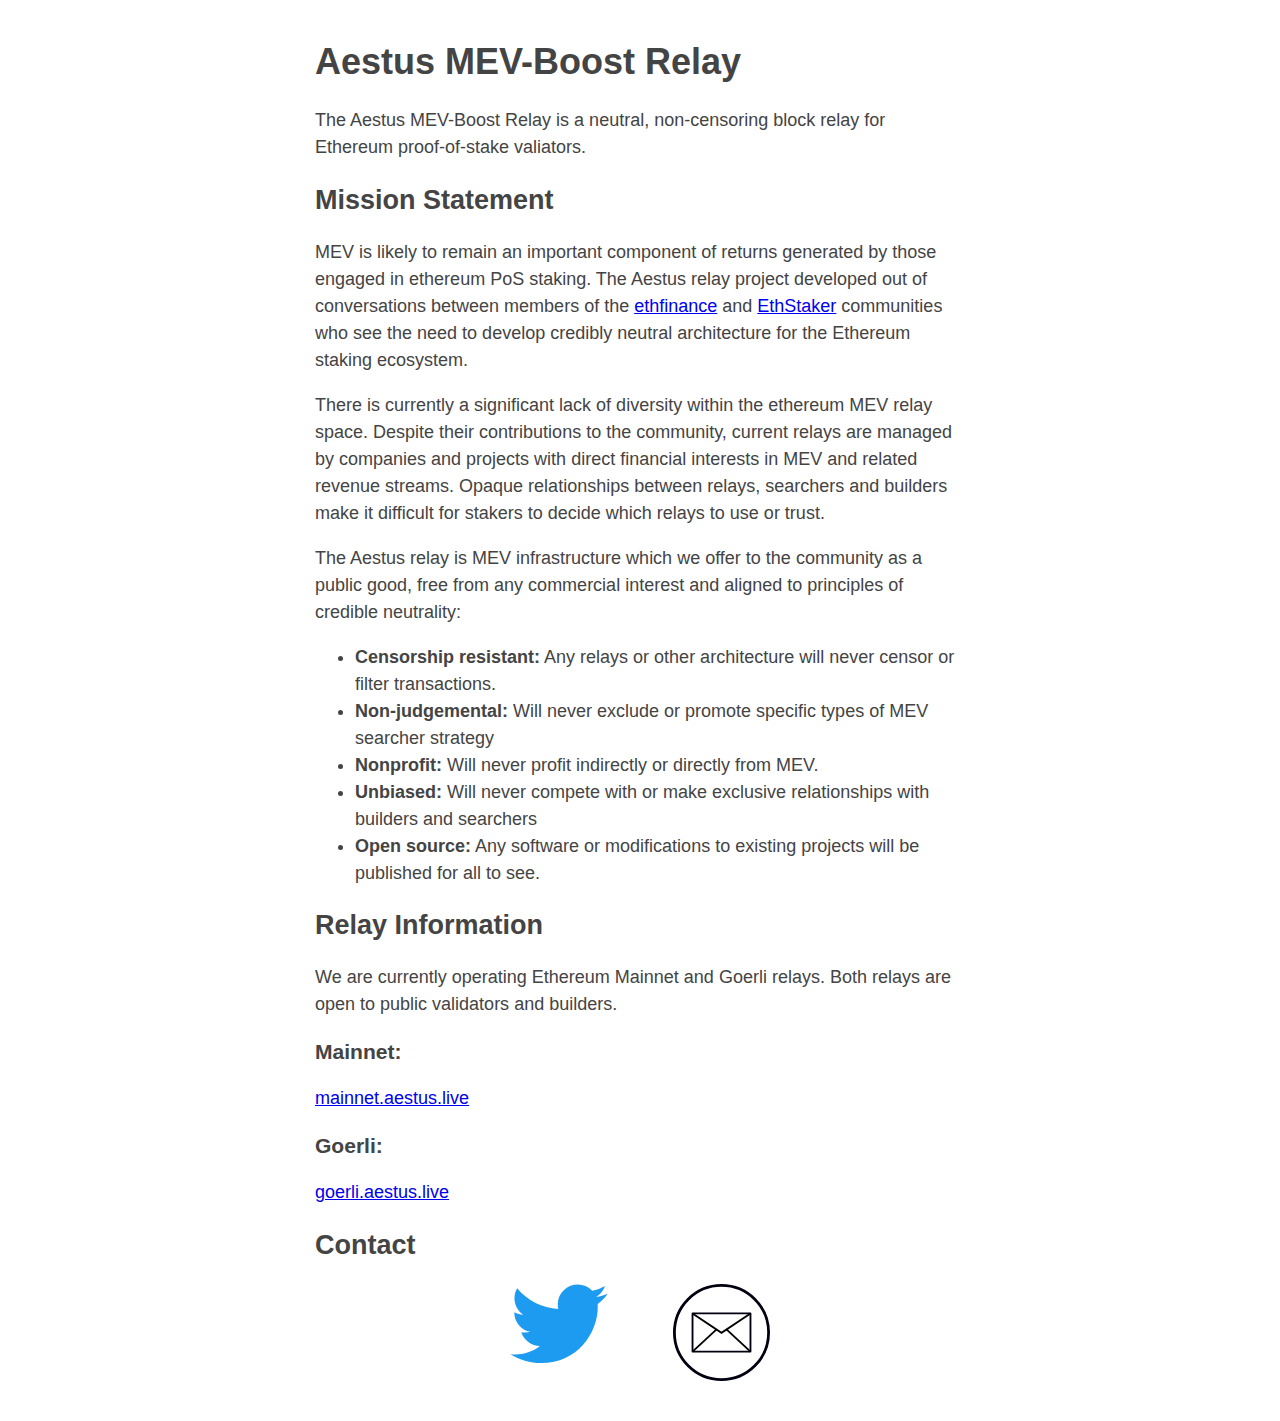
==== homepage/static-html/index.html @ 12c66150 "Added a very basic homepage to be accessed under www and @" ====
<!DOCTYPE html>
<html lang="en">
  <head>
    <meta charset="utf-8">
    <title>Aestus MEV-Boost Relay</title>
    <meta name="viewport" content="width=device-width, initial-scale=1">
    <meta name="description" content="The Aestus MEV-Boost Relay is a netural, non-censoring block relay">
    <link rel="stylesheet" href="style.css">
    <link rel="icon" href="https://writings.flashbots.net/img/favicon.ico">
  </head>
  <body>
    <h1>Aestus MEV-Boost Relay</h1>

    <p>The Aestus MEV-Boost Relay is a neutral, non-censoring block relay for Ethereum proof-of-stake valiators.</p>

    <h2>Mission Statement</h2>

    <p>MEV is likely to remain an important component of returns generated by those engaged in ethereum PoS staking. The Aestus relay project developed out of conversations between members of the <a href="https://www.reddit.com/r/ethfinance/">ethfinance</a> and <a href="https://www.ethstaker.cc/">EthStaker</a> communities who see the need to develop credibly neutral architecture for the Ethereum staking ecosystem.</p>

    <p>There is currently a significant lack of diversity within the ethereum MEV relay space. Despite their contributions to the community, current relays are managed by companies and projects with direct financial interests in MEV and related revenue streams. Opaque relationships between relays, searchers and builders make it difficult for stakers to decide which relays to use or trust.</p>

    <p>The Aestus relay is MEV infrastructure which we offer to the community as a public good, free from any commercial interest and aligned to principles of credible neutrality:</p>

    <ul>
      <li><strong>Censorship resistant:</strong> Any relays or other architecture will never censor or filter transactions.</li>
      <li><strong>Non-judgemental:</strong> Will never exclude or promote specific types of MEV searcher strategy</li>
      <li><strong>Nonprofit:</strong> Will never profit indirectly or directly from MEV.</li>
      <li><strong>Unbiased:</strong> Will never compete with or make exclusive relationships with builders and searchers</li>
      <li><strong>Open source:</strong> Any software or modifications to existing projects will be published for all to see.</li>
    </ul>

    <h2>Relay Information</h2>

    <p>We are currently operating Ethereum Mainnet and Goerli relays. Both relays are open to public validators and builders.</p>

    <h3>Mainnet:</h3>

    <div class="relay-info-container">
      <div class="relay-info-name">
        <a href="https://mainnet.aestus.live">mainnet.aestus.live</a>
      </div>
    </div>

    <h3>Goerli:</h3>

    <div class="relay-info-container">
      <div class="relay-info-name">
        <a href="https://goerli.aestus.live">goerli.aestus.live</a>
      </div>
    </div>

    <h2>Contact</h2>

    <div class="contact-container">
      <div class="contact-item">
        <a href="https://twitter.com/AestusRelay">
          <img id="twitter-logo" src="twitter-logo.svg">
        </a>
      </div>
      <div class="contact-item">
        <a href="mailto:contact@aestus.live">
          <img id="email-logo-black" src="email-black.svg">
          <img id="email-logo-white" src="email-white.svg">
        </a>
      </div>
    </div>
    
  </body>
</html>
---- homepage/static-html/style.css ----
body
{
  max-width:650px;
  margin:40px auto;
  padding:0 10px;
  font:18px/1.5 -apple-system, BlinkMacSystemFont, "Segoe UI", Roboto, "Helvetica Neue", Arial, "Noto Sans", sans-serif, "Apple Color Emoji", "Segoe UI Emoji", "Segoe UI Symbol", "Noto Color Emoji";
  color:#444
}

h1,h2,h3
{
  line-height:1.2
}

@media (prefers-color-scheme: dark)
{
  body
  {
    color:#c9d1d9;
    background:#0d1117
  }
  a:link
  {
    color:#58a6ff
  }
  a:visited
  {
    color:#8e96f0
  }
}

/*
.relay-info-container
{
  display: flex;
  border: 1px solid black;
}

@media (prefers-color-scheme: dark)
{
  .relay-info-container
  {
    border-color: white;
  }
}
*/

.relay-info-name
{
}

.relay-info-url
{
  flex-grow: 1;
}

.contact-container
{
  display: flex;
  justify-content: center;
}

.contact-item
{
  margin-left: 5%;
  margin-right: 5%;
  width: 15%;
  min-width: 32px;
}

#twitter-logo
{
  width: 100%;
}

#email-logo-black
{
  width: 100%;
  display: block;
}

#email-logo-white
{
  width: 100%;
  display: none;
}

@media (prefers-color-scheme: dark)
{
  #email-logo-black
  {
    display: none;
  }
  
  #email-logo-white
  {
    display: block;
  }
}
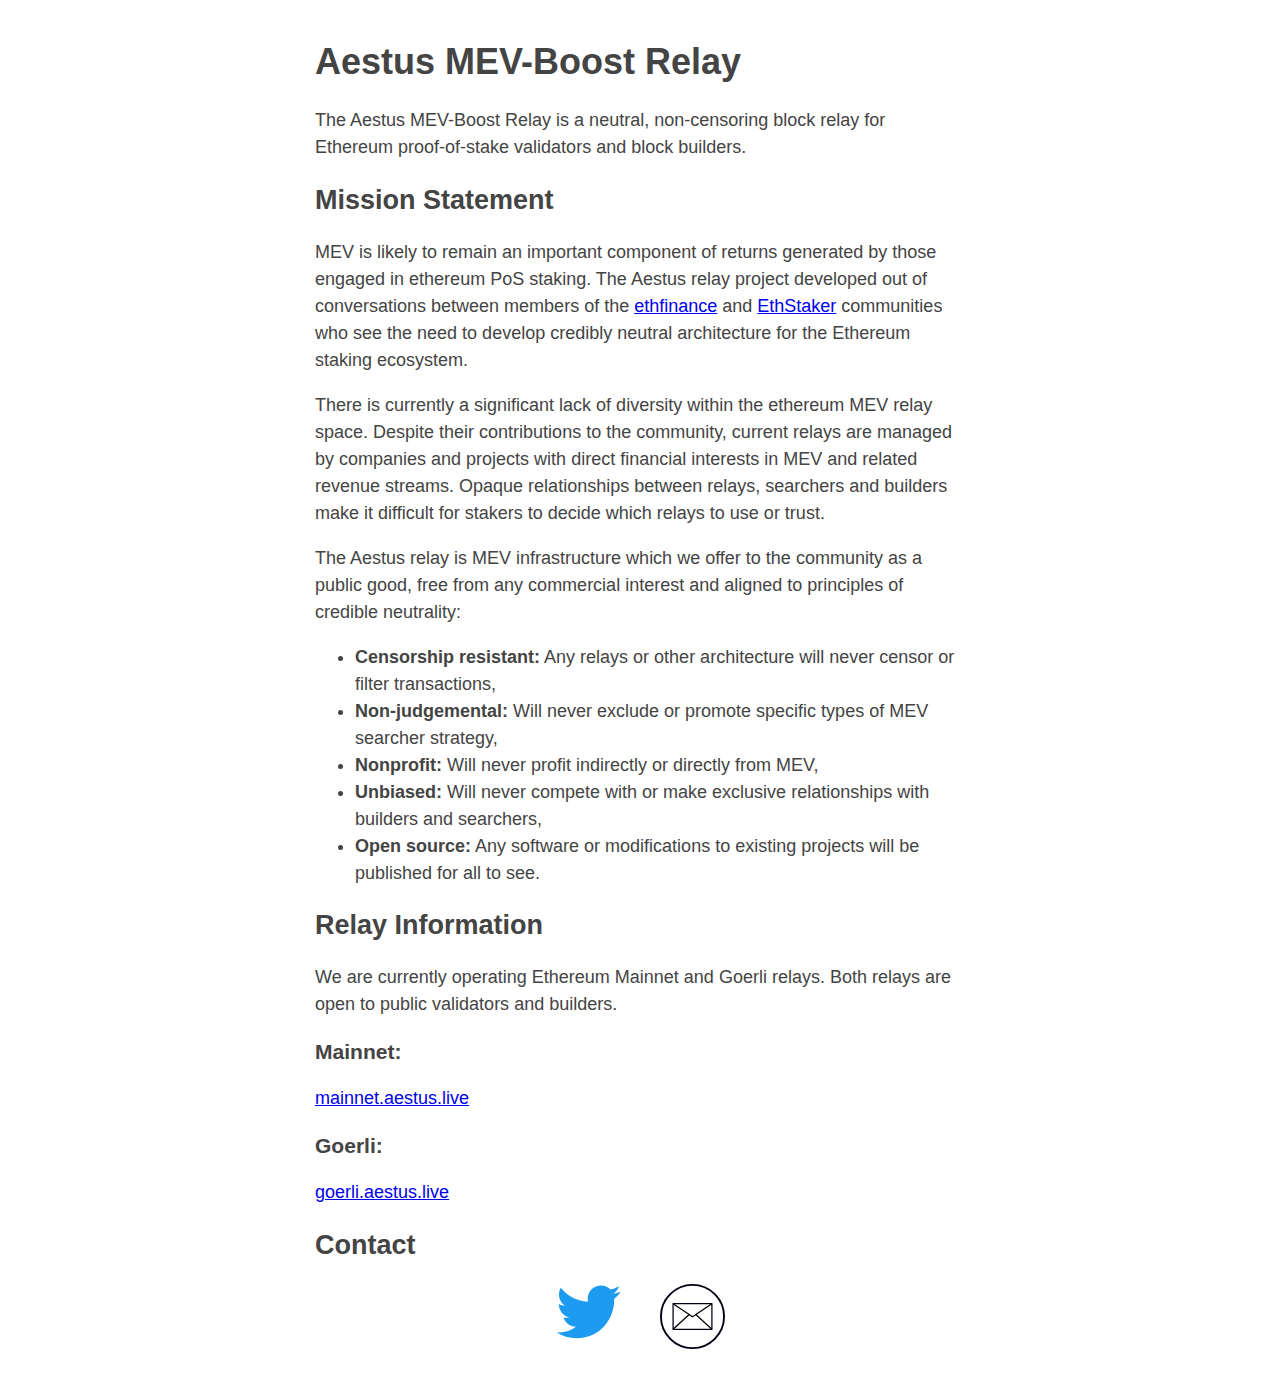
==== commit a466f250: "Homepage typo fixes and images for relay pages with new links." ====
--- a/homepage/static-html/index.html
+++ b/homepage/static-html/index.html
@@ -11,7 +11,7 @@
   <body>
     <h1>Aestus MEV-Boost Relay</h1>
 
-    <p>The Aestus MEV-Boost Relay is a neutral, non-censoring block relay for Ethereum proof-of-stake valiators.</p>
+    <p>The Aestus MEV-Boost Relay is a neutral, non-censoring block relay for Ethereum proof-of-stake validators and block builders.</p>
 
     <h2>Mission Statement</h2>
 
@@ -22,10 +22,10 @@
     <p>The Aestus relay is MEV infrastructure which we offer to the community as a public good, free from any commercial interest and aligned to principles of credible neutrality:</p>
 
     <ul>
-      <li><strong>Censorship resistant:</strong> Any relays or other architecture will never censor or filter transactions.</li>
-      <li><strong>Non-judgemental:</strong> Will never exclude or promote specific types of MEV searcher strategy</li>
-      <li><strong>Nonprofit:</strong> Will never profit indirectly or directly from MEV.</li>
-      <li><strong>Unbiased:</strong> Will never compete with or make exclusive relationships with builders and searchers</li>
+      <li><strong>Censorship resistant:</strong> Any relays or other architecture will never censor or filter transactions,</li>
+      <li><strong>Non-judgemental:</strong> Will never exclude or promote specific types of MEV searcher strategy,</li>
+      <li><strong>Nonprofit:</strong> Will never profit indirectly or directly from MEV,</li>
+      <li><strong>Unbiased:</strong> Will never compete with or make exclusive relationships with builders and searchers,</li>
       <li><strong>Open source:</strong> Any software or modifications to existing projects will be published for all to see.</li>
     </ul>
 
--- a/homepage/static-html/style.css
+++ b/homepage/static-html/style.css
@@ -58,13 +58,14 @@
 {
   display: flex;
   justify-content: center;
+  align-items: center;
 }
 
 .contact-item
 {
-  margin-left: 5%;
-  margin-right: 5%;
-  width: 15%;
+  margin-left: 3%;
+  margin-right: 3%;
+  width: 10%;
   min-width: 32px;
 }
 
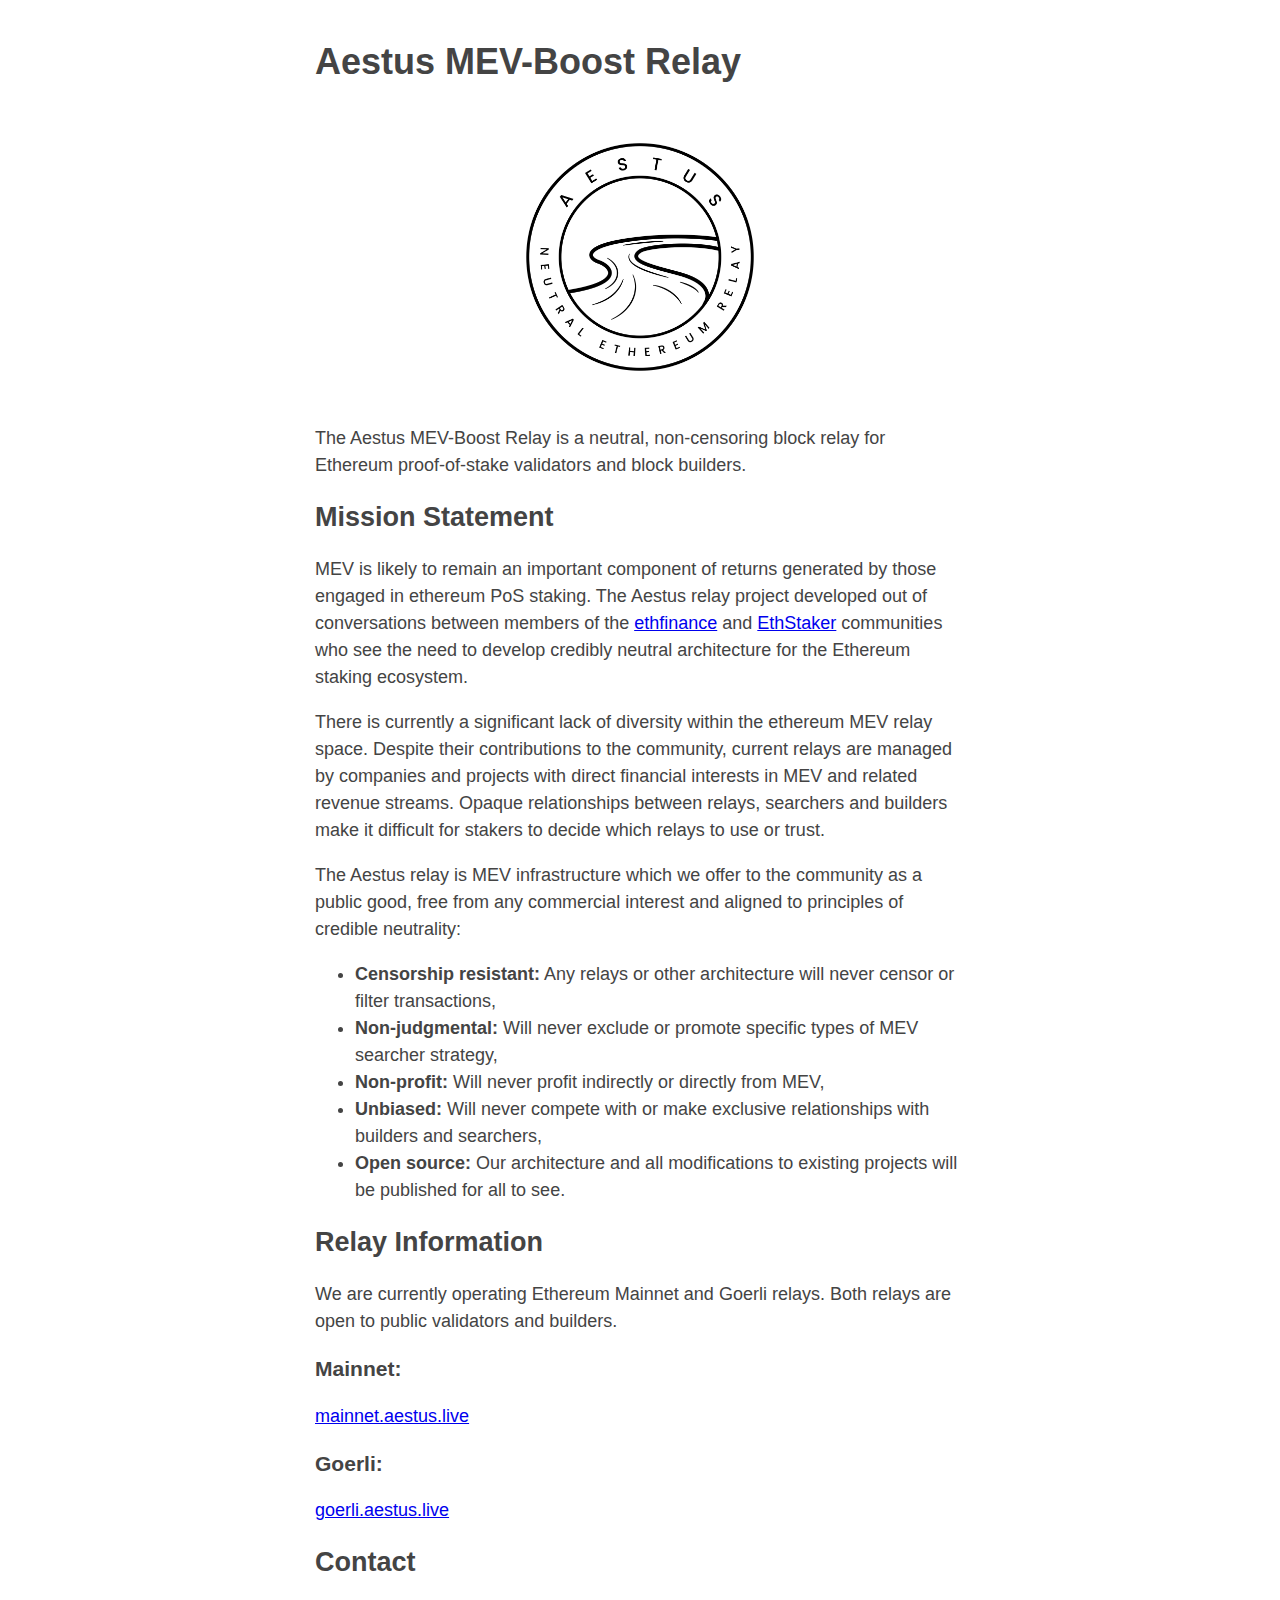
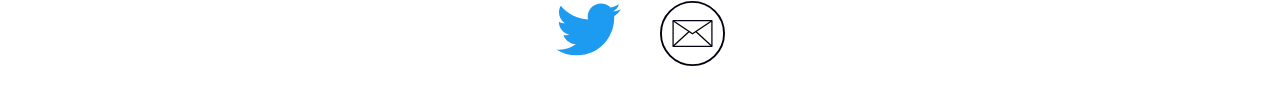
==== commit 2b6b0eac: "Homepage updates, including logo/favicon" ====
--- a/homepage/static-html/index.html
+++ b/homepage/static-html/index.html
@@ -6,10 +6,15 @@
     <meta name="viewport" content="width=device-width, initial-scale=1">
     <meta name="description" content="The Aestus MEV-Boost Relay is a netural, non-censoring block relay">
     <link rel="stylesheet" href="style.css">
-    <link rel="icon" href="https://writings.flashbots.net/img/favicon.ico">
+    <link rel="icon" href="favicon.ico">
   </head>
   <body>
     <h1>Aestus MEV-Boost Relay</h1>
+
+    <div class="main-logo">
+      <img id="main-logo-black" src="logo-black-text.png">
+      <img id="main-logo-white" src="logo-white-text.png">
+    </div>
 
     <p>The Aestus MEV-Boost Relay is a neutral, non-censoring block relay for Ethereum proof-of-stake validators and block builders.</p>
 
@@ -23,10 +28,10 @@
 
     <ul>
       <li><strong>Censorship resistant:</strong> Any relays or other architecture will never censor or filter transactions,</li>
-      <li><strong>Non-judgemental:</strong> Will never exclude or promote specific types of MEV searcher strategy,</li>
-      <li><strong>Nonprofit:</strong> Will never profit indirectly or directly from MEV,</li>
+      <li><strong>Non-judgmental:</strong> Will never exclude or promote specific types of MEV searcher strategy,</li>
+      <li><strong>Non-profit:</strong> Will never profit indirectly or directly from MEV,</li>
       <li><strong>Unbiased:</strong> Will never compete with or make exclusive relationships with builders and searchers,</li>
-      <li><strong>Open source:</strong> Any software or modifications to existing projects will be published for all to see.</li>
+      <li><strong>Open source:</strong> Our architecture and all modifications to existing projects will be published for all to see.</li>
     </ul>
 
     <h2>Relay Information</h2>
--- a/homepage/static-html/style.css
+++ b/homepage/static-html/style.css
@@ -44,6 +44,41 @@
   }
 }
 */
+
+.main-logo
+{
+  width: 35%;
+  min-width: 160px;
+  margin-left: auto;
+  margin-right: auto;
+  padding-top: 2em;
+  padding-bottom: 2em;
+}
+
+#main-logo-black
+{
+  width: 100%;
+  display: block;
+}
+
+#main-logo-white
+{
+  width: 100%;
+  display: none;
+}
+
+@media (prefers-color-scheme: dark)
+{
+  #main-logo-black
+  {
+    display: none;
+  }
+  
+  #main-logo-white
+  {
+    display: block;
+  }
+}
 
 .relay-info-name
 {
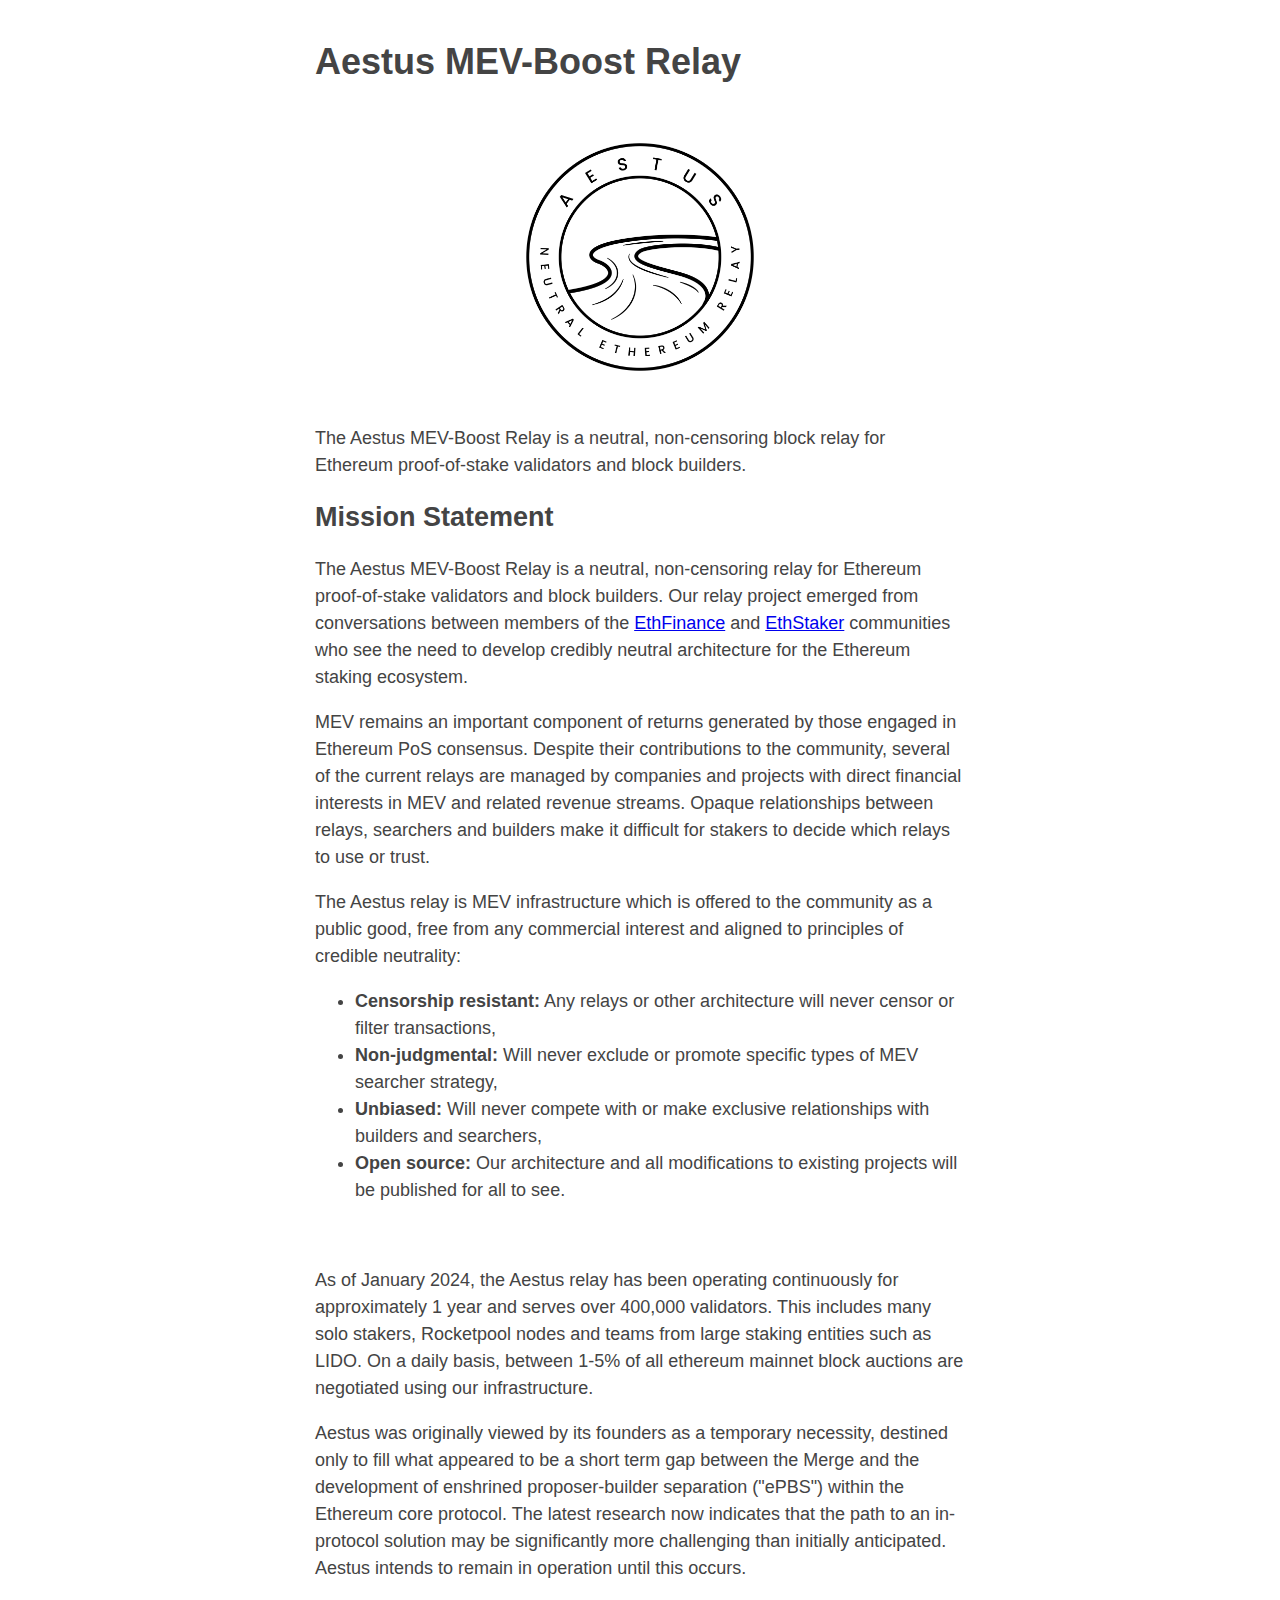
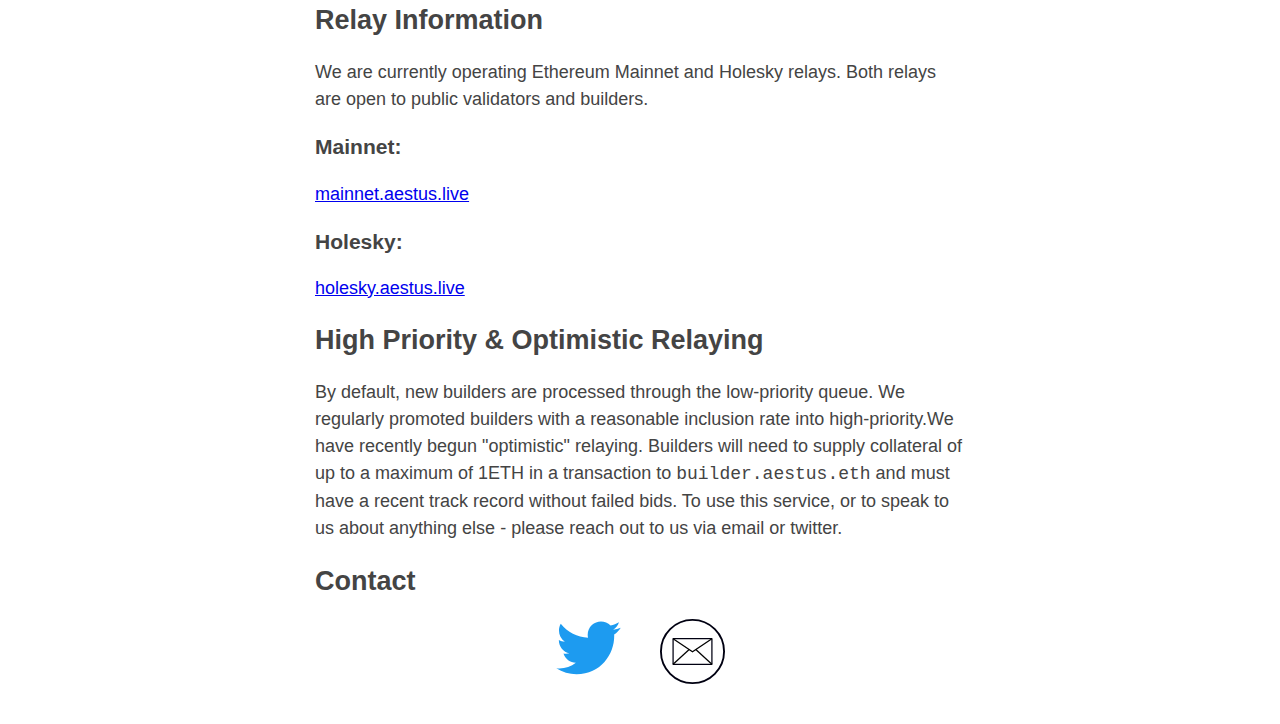
==== commit a1c8f508: "Holesky Dencun and website changes" ====
--- a/homepage/static-html/index.html
+++ b/homepage/static-html/index.html
@@ -20,23 +20,28 @@
 
     <h2>Mission Statement</h2>
 
-    <p>MEV is likely to remain an important component of returns generated by those engaged in ethereum PoS staking. The Aestus relay project developed out of conversations between members of the <a href="https://www.reddit.com/r/ethfinance/">ethfinance</a> and <a href="https://www.ethstaker.cc/">EthStaker</a> communities who see the need to develop credibly neutral architecture for the Ethereum staking ecosystem.</p>
+    <p>The Aestus MEV-Boost Relay is a neutral, non-censoring relay for Ethereum proof-of-stake validators and block builders. Our relay project emerged from conversations between members of the  <a href="https://www.reddit.com/r/ethfinance/">EthFinance</a> and <a href="https://www.ethstaker.cc/">EthStaker</a> communities who see the need to develop credibly neutral architecture for the Ethereum staking ecosystem.</p>
 
-    <p>There is currently a significant lack of diversity within the ethereum MEV relay space. Despite their contributions to the community, current relays are managed by companies and projects with direct financial interests in MEV and related revenue streams. Opaque relationships between relays, searchers and builders make it difficult for stakers to decide which relays to use or trust.</p>
+    <p>MEV remains an important component of returns generated by those engaged in Ethereum PoS consensus. Despite their contributions to the community, several of the current relays are managed by companies and projects with direct financial interests in MEV and related revenue streams. Opaque relationships between relays, searchers and builders make it difficult for stakers to decide which relays to use or trust.</p>
 
-    <p>The Aestus relay is MEV infrastructure which we offer to the community as a public good, free from any commercial interest and aligned to principles of credible neutrality:</p>
+    <p>The Aestus relay is MEV infrastructure which is offered to the community as a public good, free from any commercial interest and aligned to principles of credible neutrality:</p>
 
     <ul>
       <li><strong>Censorship resistant:</strong> Any relays or other architecture will never censor or filter transactions,</li>
       <li><strong>Non-judgmental:</strong> Will never exclude or promote specific types of MEV searcher strategy,</li>
-      <li><strong>Non-profit:</strong> Will never profit indirectly or directly from MEV,</li>
       <li><strong>Unbiased:</strong> Will never compete with or make exclusive relationships with builders and searchers,</li>
       <li><strong>Open source:</strong> Our architecture and all modifications to existing projects will be published for all to see.</li>
     </ul>
 
+    <br>
+
+    <p>As of January 2024, the Aestus relay has been operating continuously for approximately 1 year and serves over 400,000 validators. This includes many solo stakers, Rocketpool nodes and teams from large staking entities such as LIDO. On a daily basis, between 1-5% of all ethereum mainnet block auctions are negotiated using our infrastructure.</p>
+
+    <p>Aestus was originally viewed by its founders as a temporary necessity, destined only to fill what appeared to be a short term gap between the Merge and the development of enshrined proposer-builder separation ("ePBS") within the Ethereum core protocol. The latest research now indicates that the path to an in-protocol solution may be significantly more challenging than initially anticipated. Aestus intends to remain in operation until this occurs.</p>
+
     <h2>Relay Information</h2>
 
-    <p>We are currently operating Ethereum Mainnet and Goerli relays. Both relays are open to public validators and builders.</p>
+    <p>We are currently operating Ethereum Mainnet and Holesky relays. Both relays are open to public validators and builders.</p>
 
     <h3>Mainnet:</h3>
 
@@ -46,13 +51,18 @@
       </div>
     </div>
 
-    <h3>Goerli:</h3>
+    <h3>Holesky:</h3>
 
     <div class="relay-info-container">
       <div class="relay-info-name">
-        <a href="https://goerli.aestus.live">goerli.aestus.live</a>
+        <a href="https://holesky.aestus.live">holesky.aestus.live</a>
       </div>
     </div>
+
+    <h2>High Priority & Optimistic Relaying</h2>
+
+    <p>By default, new builders are processed through the low-priority queue. We regularly promoted builders with a reasonable inclusion rate into high-priority.We have recently begun "optimistic" relaying. Builders will need to supply collateral of up to a maximum of 1ETH in a transaction to <code>builder.aestus.eth</code> and must have a recent track record without failed bids. To use this service, or to speak to us about anything else - please reach out to us via email or twitter.</p>
+
 
     <h2>Contact</h2>
 
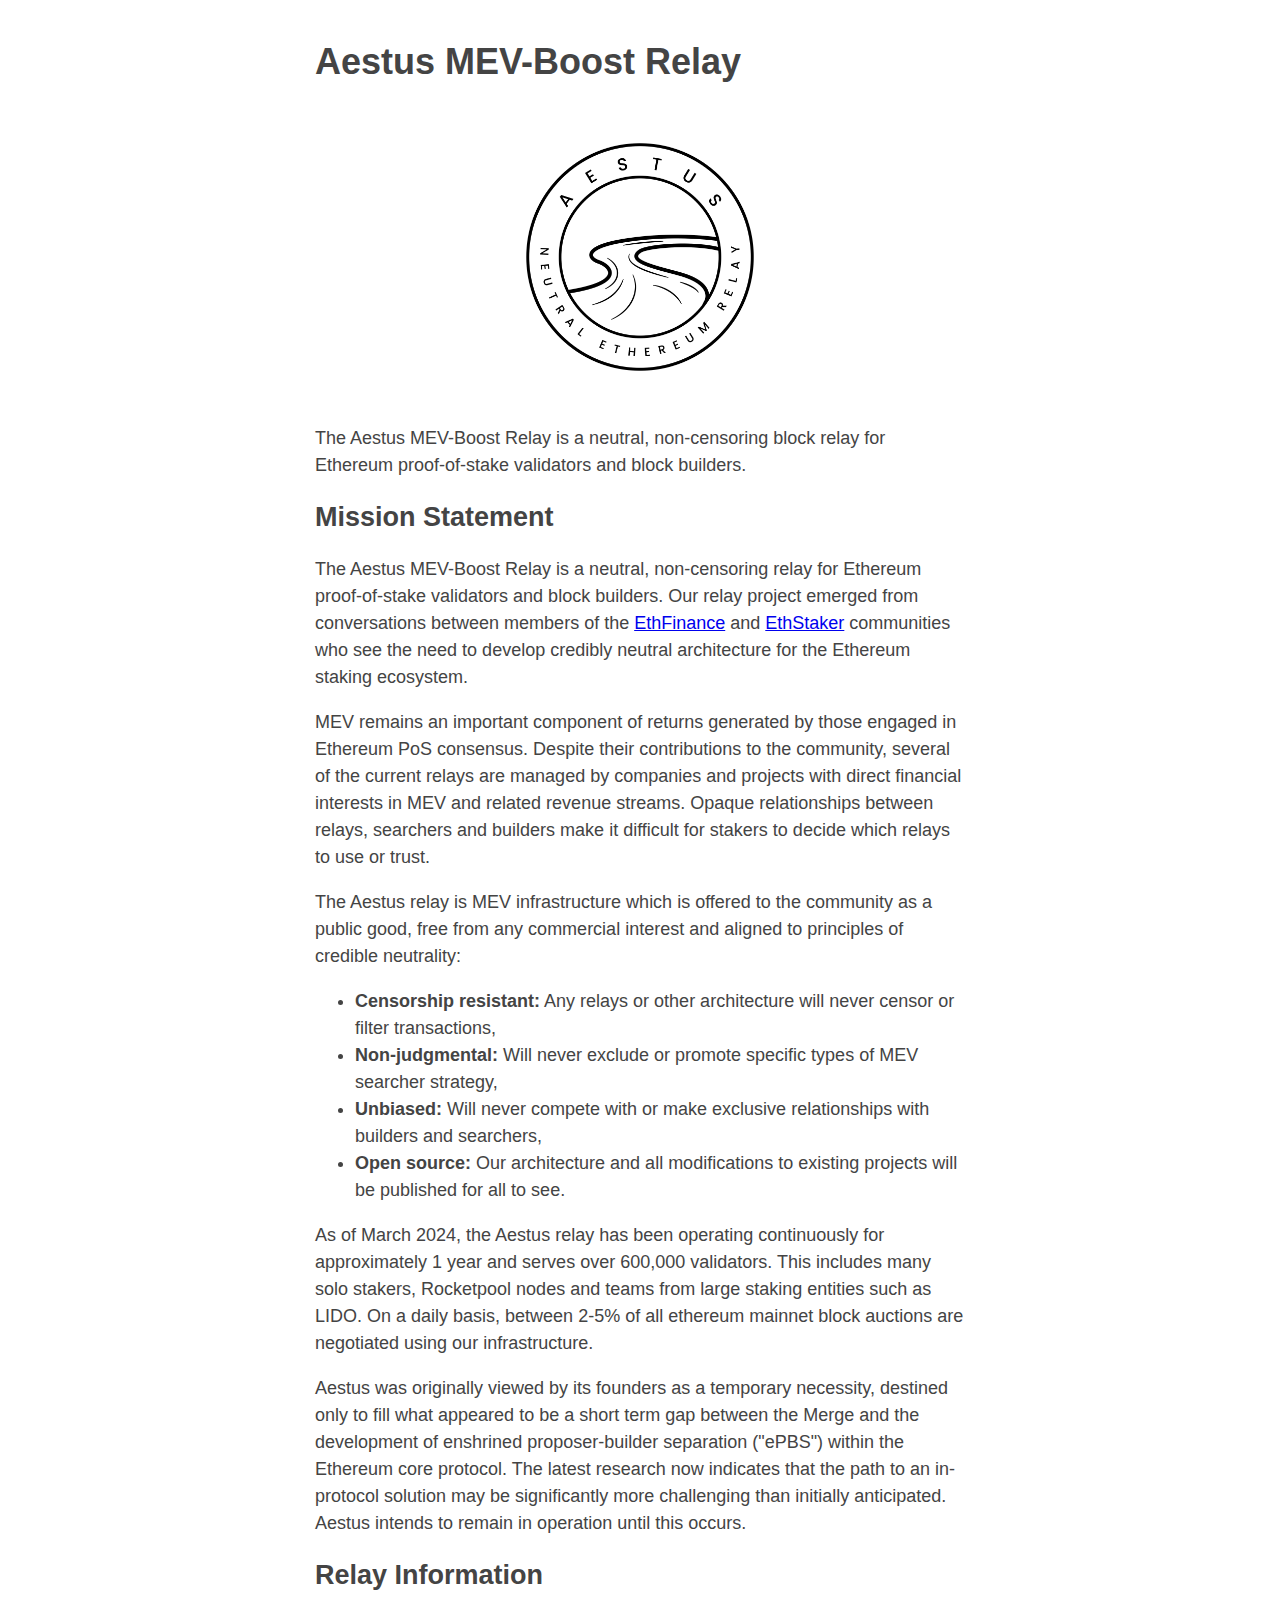
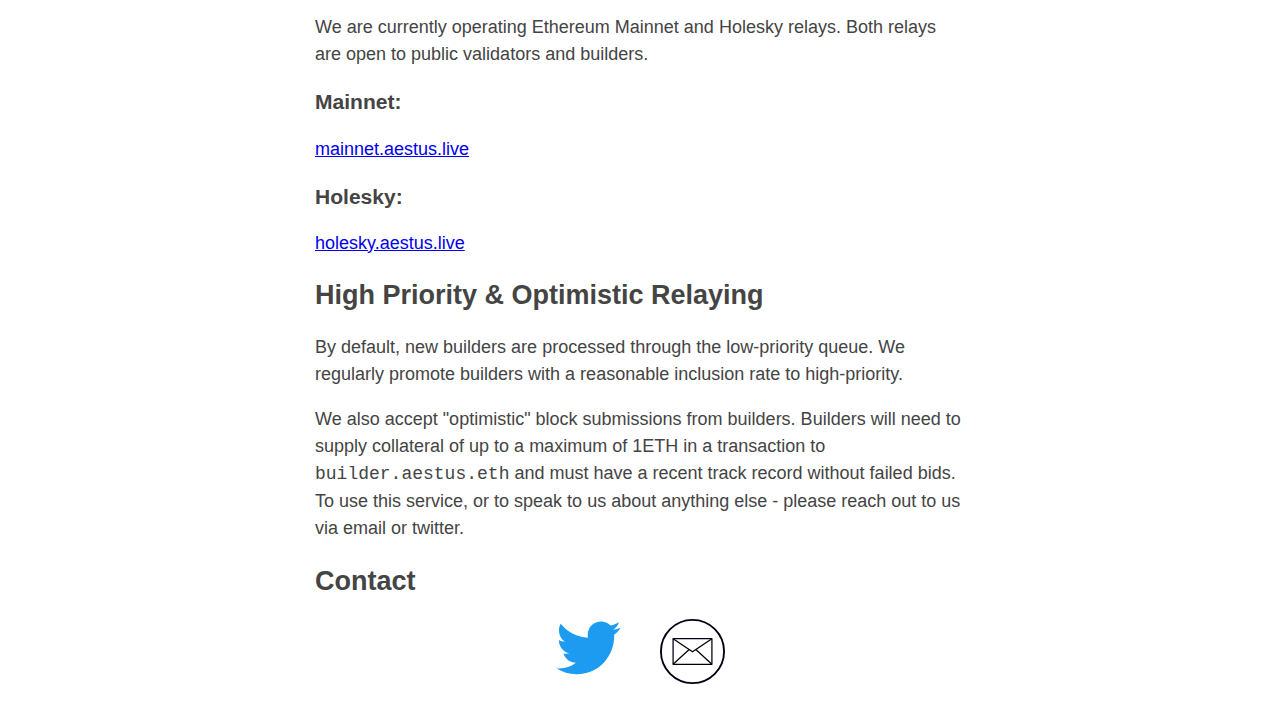
==== commit ad518152: "Homepage updates" ====
--- a/homepage/static-html/index.html
+++ b/homepage/static-html/index.html
@@ -33,9 +33,7 @@
       <li><strong>Open source:</strong> Our architecture and all modifications to existing projects will be published for all to see.</li>
     </ul>
 
-    <br>
-
-    <p>As of January 2024, the Aestus relay has been operating continuously for approximately 1 year and serves over 400,000 validators. This includes many solo stakers, Rocketpool nodes and teams from large staking entities such as LIDO. On a daily basis, between 1-5% of all ethereum mainnet block auctions are negotiated using our infrastructure.</p>
+    <p>As of March 2024, the Aestus relay has been operating continuously for approximately 1 year and serves over 600,000 validators. This includes many solo stakers, Rocketpool nodes and teams from large staking entities such as LIDO. On a daily basis, between 2-5% of all ethereum mainnet block auctions are negotiated using our infrastructure.</p>
 
     <p>Aestus was originally viewed by its founders as a temporary necessity, destined only to fill what appeared to be a short term gap between the Merge and the development of enshrined proposer-builder separation ("ePBS") within the Ethereum core protocol. The latest research now indicates that the path to an in-protocol solution may be significantly more challenging than initially anticipated. Aestus intends to remain in operation until this occurs.</p>
 
@@ -61,7 +59,9 @@
 
     <h2>High Priority & Optimistic Relaying</h2>
 
-    <p>By default, new builders are processed through the low-priority queue. We regularly promoted builders with a reasonable inclusion rate into high-priority.We have recently begun "optimistic" relaying. Builders will need to supply collateral of up to a maximum of 1ETH in a transaction to <code>builder.aestus.eth</code> and must have a recent track record without failed bids. To use this service, or to speak to us about anything else - please reach out to us via email or twitter.</p>
+    <p>By default, new builders are processed through the low-priority queue. We regularly promote builders with a reasonable inclusion rate to high-priority.</p>
+
+    <p>We also accept "optimistic" block submissions from builders. Builders will need to supply collateral of up to a maximum of 1ETH in a transaction to <code>builder.aestus.eth</code> and must have a recent track record without failed bids. To use this service, or to speak to us about anything else - please reach out to us via email or twitter.</p>
 
 
     <h2>Contact</h2>
